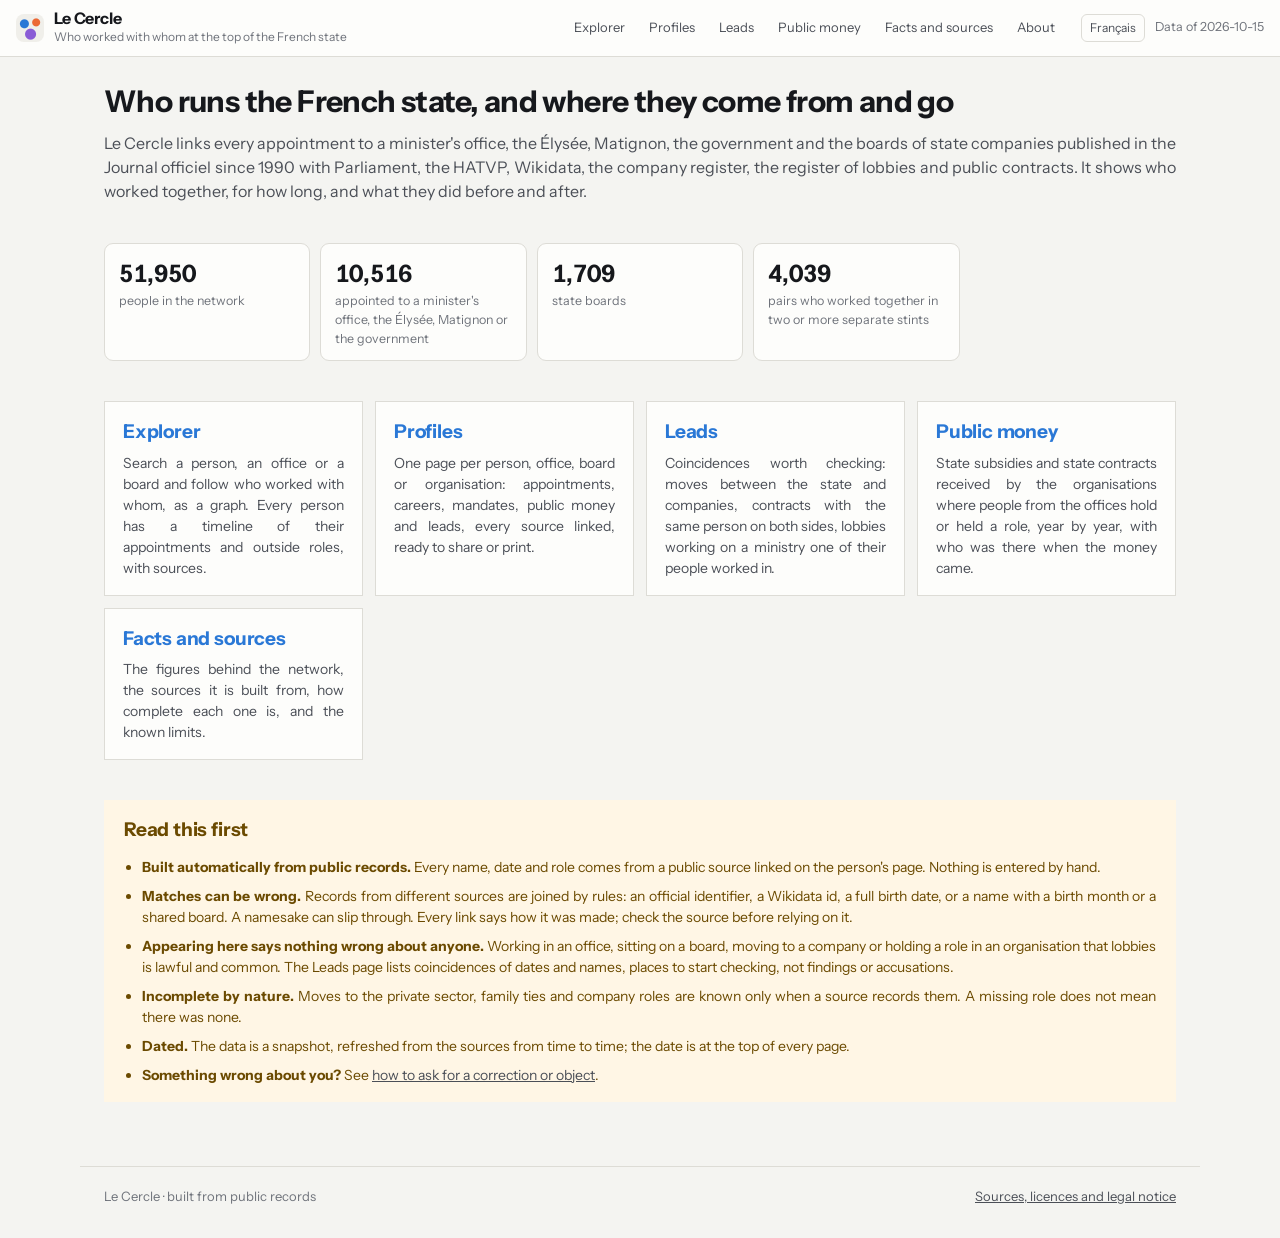
==== en/index.html @ 4830153e "Site built 2026-10-15T18:16Z from 8458ab0" ====
<!doctype html>
<html lang="en">
<head>
<meta charset="utf-8">
<meta name="viewport" content="width=device-width, initial-scale=1">
<title>Le Cercle</title>
<meta name="description" content="Le Cercle maps who staffs the top of the French state, ministers' offices, the Élysée, Matignon, Parliament and state boards, and links them to the companies, lobbies and contracts around them, from public records.">
<meta property="og:type" content="website">
<meta property="og:site_name" content="Le Cercle">
<meta property="og:title" content="Le Cercle">
<meta property="og:description" content="Le Cercle maps who staffs the top of the French state, ministers' offices, the Élysée, Matignon, Parliament and state boards, and links them to the companies, lobbies and contracts around them, from public records.">
<link rel="canonical" href="https://cercle.corentinsueur.com/en/">
<meta property="og:url" content="https://cercle.corentinsueur.com/en/">
<meta property="og:image" content="https://cercle.corentinsueur.com/social.png">
<meta property="og:image:width" content="1200">
<meta property="og:image:height" content="630">
<meta name="twitter:card" content="summary_large_image">
<link rel="preconnect" href="https://fonts.googleapis.com">
<link rel="preconnect" href="https://fonts.gstatic.com" crossorigin>
<link rel="stylesheet" href="https://fonts.googleapis.com/css2?family=Instrument+Sans:wght@400;500;600;700&family=JetBrains+Mono:wght@400;500&display=swap">
<link rel="icon" href="data:image/svg+xml,%3Csvg xmlns='http://www.w3.org/2000/svg' viewBox='0 0 32 32'%3E%3Ccircle cx='9' cy='11' r='5' fill='%232a78d6'/%3E%3Ccircle cx='23' cy='9' r='4' fill='%23eb6834'/%3E%3Ccircle cx='17' cy='23' r='6' fill='%238a5cd6'/%3E%3Cpath d='M9 11L23 9L17 23Z' fill='none' stroke='%2316181c' stroke-width='1.5'/%3E%3C/svg%3E">
<link rel="alternate" hreflang="fr" href="https://cercle.corentinsueur.com/">
<link rel="alternate" hreflang="en" href="https://cercle.corentinsueur.com/en/">
<link rel="alternate" hreflang="x-default" href="https://cercle.corentinsueur.com/">
  <script type="module" crossorigin src="../assets/styles-CAqortqO.js"></script>
  <script type="module" crossorigin src="../assets/home-upGKbIQd.js"></script>
  <link rel="stylesheet" crossorigin href="../assets/styles-d2u9mi1c.css">
</head>
<body class="page">
<header class="topbar">
  <a class="brand" href="./" aria-current="page">
    <div class="mark" aria-hidden="true"></div>
    <div>
      <div class="title">Le Cercle</div>
      <div class="subtitle">Who worked with whom at the top of the French state</div>
    </div>
  </a>
  <nav class="pages" aria-label="Pages">
    <a href="./explorer.html">Explorer</a>
    <a href="./profile.html">Profiles</a>
    <a href="./leads.html">Leads</a>
    <a href="./money.html">Public money</a>
    <a href="./facts.html">Facts and sources</a>
    <a href="./about.html">About</a>
  </nav>
  <div class="topbar-end"><a class="lang-switch" data-lang-switch href="../index.html" hreflang="fr" lang="fr">Français</a><span class="muted small">Data of <span data-generated>—</span></span></div>
</header>
<main class="facts-page home">
  <section class="hero">
    <h1>Who runs the French state, and where they come from and go</h1>
    <p class="lede">Le Cercle links every appointment to a minister's office, the Élysée, Matignon, the government and the boards of state companies published in the Journal officiel since 1990 with Parliament, the HATVP, Wikidata, the company register, the register of lobbies and public contracts. It shows who worked together, for how long, and what they did before and after.</p>
  </section>

  <section>
    <dl class="facts tiles">
      <div><dt data-total="people">—</dt><dd>people in the network</dd></div>
      <div><dt data-total="officePeople">—</dt><dd>appointed to a minister's office, the Élysée, Matignon or the government</dd></div>
      <div><dt data-total="boards">—</dt><dd>state boards</dd></div>
      <div><dt data-total="repeatPairs">—</dt><dd>pairs who worked together in two or more separate stints</dd></div>
    </dl>
  </section>

  <section class="entries">
    <a class="entry" href="./explorer.html">
      <h2>Explorer</h2>
      <p>Search a person, an office or a board and follow who worked with whom, as a graph. Every person has a timeline of their appointments and outside roles, with sources.</p>
    </a>
    <a class="entry" href="./profile.html">
      <h2>Profiles</h2>
      <p>One page per person, office, board or organisation: appointments, careers, mandates, public money and leads, every source linked, ready to share or print.</p>
    </a>
    <a class="entry" href="./leads.html">
      <h2>Leads</h2>
      <p>Coincidences worth checking: moves between the state and companies, contracts with the same person on both sides, lobbies working on a ministry one of their people worked in.</p>
    </a>
    <a class="entry" href="./money.html">
      <h2>Public money</h2>
      <p>State subsidies and state contracts received by the organisations where people from the offices hold or held a role, year by year, with who was there when the money came.</p>
    </a>
    <a class="entry" href="./facts.html">
      <h2>Facts and sources</h2>
      <p>The figures behind the network, the sources it is built from, how complete each one is, and the known limits.</p>
    </a>
  </section>

  <section id="read-first" class="notice">
    <h2>Read this first</h2>
    <ul>
      <li><b>Built automatically from public records.</b> Every name, date and role comes from a public source linked on the person's page. Nothing is entered by hand.</li>
      <li><b>Matches can be wrong.</b> Records from different sources are joined by rules: an official identifier, a Wikidata id, a full birth date, or a name with a birth month or a shared board. A namesake can slip through. Every link says how it was made; check the source before relying on it.</li>
      <li><b>Appearing here says nothing wrong about anyone.</b> Working in an office, sitting on a board, moving to a company or holding a role in an organisation that lobbies is lawful and common. The Leads page lists coincidences of dates and names, places to start checking, not findings or accusations.</li>
      <li><b>Incomplete by nature.</b> Moves to the private sector, family ties and company roles are known only when a source records them. A missing role does not mean there was none.</li>
      <li><b>Dated.</b> The data is a snapshot, refreshed from the sources from time to time; the date is at the top of every page.</li>
      <li><b>Something wrong about you?</b> See <a href="./about.html#corrections">how to ask for a correction or object</a>.</li>
    </ul>
  </section>

</main>
<footer class="site-footer">
  <span>Le Cercle · built from public records</span>
  <a href="./about.html">Sources, licences and legal notice</a>
</footer>
</body>
</html>
---- assets/styles-d2u9mi1c.css ----
:root{--bg:#f4f4f1;--surface:#fdfdfb;--surface-2:#f0efea;--canvas:#fafaf7;--ink:#16181c;--ink-2:#4b4f57;--ink-3:#6f737b;--rule:#dddcd6;--line:#c9c8c1;--dot:#dcdbd4;--elysee:#2a78d6;--matignon:#1baf7a;--ministry:#eb6834;--board:#8a5cd6;--org:#c2417a;--family:#c98a0b;--lane-office:#2a78d6;--lane-board:#4a3aa7;--lane-public:#008300;--lane-parliament:#eda100;--lane-company:#d55181;--person:#8a8d93;--accent:#2a78d6;--warn-bg:#fff6e5;--warn-ink:#6b4a00;--shadow:0 10px 30px #14161a1f;--font-ui:"Instrument Sans", "Helvetica Neue", Arial, sans-serif;--font-data:"JetBrains Mono", ui-monospace, Menlo, monospace;--lightningcss-light:initial;--lightningcss-dark: ;color-scheme:light}@media (prefers-color-scheme:dark){:root:not([data-theme=light]){--bg:#101113;--surface:#17181b;--surface-2:#1f2125;--canvas:#131417;--ink:#f2f2ef;--ink-2:#c3c4c0;--ink-3:#93959a;--rule:#2b2d31;--line:#3a3d42;--dot:#24262a;--elysee:#3987e5;--matignon:#199e70;--ministry:#d95926;--board:#9b7be6;--org:#d65a92;--family:#e0a530;--lane-office:#256abf;--lane-board:#9085e9;--lane-public:#008300;--lane-parliament:#c98500;--lane-company:#d55181;--person:#9a9da3;--accent:#5a9cf0;--warn-bg:#2e2510;--warn-ink:#f0d9a0;--shadow:0 10px 30px #00000073;--lightningcss-light: ;--lightningcss-dark:initial;color-scheme:dark}}:root[data-theme=dark]{--bg:#101113;--surface:#17181b;--surface-2:#1f2125;--canvas:#131417;--ink:#f2f2ef;--ink-2:#c3c4c0;--ink-3:#93959a;--rule:#2b2d31;--line:#3a3d42;--dot:#24262a;--elysee:#3987e5;--matignon:#199e70;--ministry:#d95926;--board:#9b7be6;--org:#d65a92;--family:#e0a530;--lane-office:#256abf;--lane-board:#9085e9;--lane-public:#008300;--lane-parliament:#c98500;--lane-company:#d55181;--person:#9a9da3;--accent:#5a9cf0;--warn-bg:#2e2510;--warn-ink:#f0d9a0;--shadow:0 10px 30px #00000073;--lightningcss-light: ;--lightningcss-dark:initial;color-scheme:dark}[hidden]{display:none!important}*{box-sizing:border-box}html,body{height:100%;margin:0}body{background:var(--bg);color:var(--ink);font:14px/1.5 var(--font-ui);-webkit-font-smoothing:antialiased}button,input{font:inherit;color:inherit}a{color:var(--ink-2)}h2,h3{margin:0}.muted{color:var(--ink-3)}.small{font-size:12.5px}.sr{clip:rect(0 0 0 0);width:1px;height:1px;position:absolute;overflow:hidden}:focus-visible{outline:2px solid var(--accent);outline-offset:2px}.app{grid-template:"top top top""side stage panel"minmax(0,1fr)/264px minmax(0,1fr) 380px;height:100vh;display:grid}.topbar{background:var(--surface);border-bottom:1px solid var(--rule);grid-area:top;align-items:center;gap:16px;min-width:0;padding:10px 16px;display:flex}.brand{min-width:0;color:inherit;flex:0 auto;align-items:center;gap:10px;text-decoration:none;display:flex}.mark{background:radial-gradient(circle at 30% 35%, var(--elysee) 0 4px, transparent 5px), radial-gradient(circle at 72% 30%, var(--ministry) 0 3.5px, transparent 4.5px), radial-gradient(circle at 52% 72%, var(--board) 0 5px, transparent 6px), var(--surface-2);border-radius:8px;flex:none;width:28px;height:28px}.title{letter-spacing:-.01em;font-size:16px;font-weight:700;line-height:1.1}.subtitle{color:var(--ink-3);white-space:nowrap;text-overflow:ellipsis;font-size:12px;overflow:hidden}.search{flex:420px;align-items:center;max-width:560px;margin-inline:auto;display:flex;position:relative}.search>svg{width:15px;height:15px;color:var(--ink-3);pointer-events:none;position:absolute;left:11px}.search input{border:1px solid var(--rule);background:var(--bg);border-radius:9px;width:100%;padding:8px 36px 8px 34px}.search kbd{font:11px var(--font-data);color:var(--ink-3);border:1px solid var(--rule);border-radius:4px;padding:0 5px;position:absolute;right:9px}.results{z-index:20;background:var(--surface);border:1px solid var(--rule);max-height:min(440px,70vh);box-shadow:var(--shadow);border-radius:10px;padding:4px;position:absolute;top:calc(100% + 6px);left:0;right:0;overflow:auto}.results button{text-align:left;cursor:pointer;background:0 0;border:0;border-radius:7px;grid-template-columns:12px 1fr;align-items:start;gap:10px;width:100%;padding:7px 9px;display:grid}.results button[aria-selected=true],.results button:hover{background:var(--surface-2)}.results .dot{border-radius:50%;width:10px;height:10px;margin-top:5px}.results small{color:var(--ink-3);font-size:12px;display:block}.results .none{color:var(--ink-3);padding:10px}.topbar-end{flex:none;align-items:center;gap:10px;display:flex}#toggle-filters{display:none}.sidebar{scrollbar-gutter:stable;scrollbar-width:thin;background:var(--surface);border-right:1px solid var(--rule);grid-area:side;padding:6px 16px 16px;overflow:auto}.sidebar section{border-bottom:1px solid var(--rule);padding:14px 0}.sidebar section:last-child{border-bottom:0}.sidebar h2{font:600 11px var(--font-data);letter-spacing:.08em;text-transform:uppercase;color:var(--ink-3);justify-content:space-between;margin-bottom:10px;display:flex}.sidebar .value{font-family:var(--font-data);letter-spacing:0;text-transform:none;color:var(--ink)}.hint{color:var(--ink-3);margin:8px 0 0;font-size:12px}.segmented{background:var(--surface-2);border-radius:9px;flex-wrap:nowrap;gap:2px;padding:3px;display:flex}.segmented button{white-space:nowrap;text-overflow:ellipsis;min-width:0;color:var(--ink-2);cursor:pointer;background:0 0;border:0;border-radius:7px;flex:auto;padding:6px 4px;font-size:13px;overflow:hidden}.segmented button[aria-checked=true]{background:var(--surface);color:var(--ink);font-weight:600;box-shadow:0 1px 2px #0000001f}.check{cursor:pointer;align-items:center;gap:8px;padding:4px 0;display:flex}.check input{accent-color:var(--accent);margin:0}.swatch{vertical-align:0;border-radius:50%;flex:none;width:10px;height:10px;margin-right:6px;display:inline-block}.check .swatch{margin-right:0}.range{gap:2px;display:grid}.range input{width:100%;accent-color:var(--accent)}.actions{flex-wrap:wrap;gap:6px;display:flex}.button{border:1px solid var(--rule);background:var(--surface);cursor:pointer;border-radius:8px;padding:6px 12px;font-size:13px}.button:hover{background:var(--surface-2)}.button.primary{background:var(--ink);color:var(--bg);border-color:var(--ink)}.stage{background-color:var(--canvas);background-image:radial-gradient(var(--dot) 1px, transparent 1px);background-size:22px 22px;grid-area:stage;min-height:0;position:relative;overflow:hidden}#graph{cursor:grab;width:100%;height:100%;display:block;position:absolute;inset:0}#graph:active{cursor:grabbing}.overlay{pointer-events:none;place-items:center;padding:16px;display:grid;position:absolute;inset:0}.overlay-card{pointer-events:auto;text-align:center;background:var(--surface);border:1px solid var(--rule);max-width:420px;box-shadow:var(--shadow);color:var(--ink-2);border-radius:14px;padding:22px 24px}.overlay-card h2{color:var(--ink);margin-bottom:6px;font-size:18px}.overlay-card p{margin:0 0 14px}.zoom{gap:4px;display:grid;position:absolute;top:12px;right:12px}.icon-button{border:1px solid var(--rule);background:var(--surface);cursor:pointer;border-radius:8px;place-items:center;width:32px;height:32px;display:grid}.icon-button svg{fill:none;width:16px;height:16px;stroke:var(--ink-2);stroke-width:1.6px}.legend{width:fit-content;max-width:calc(100% - 72px);color:var(--ink-2);background:var(--surface);border:1px solid var(--rule);border-radius:9px;flex-wrap:wrap;align-items:center;gap:4px 14px;padding:6px 10px;font-size:12px;display:flex;position:absolute;bottom:12px;left:12px;right:60px}.legend span{align-items:center;gap:5px;display:inline-flex}.legend i{border-radius:50%;width:10px;height:10px;display:inline-block}.legend i.ring{border:2px solid var(--ink)}.legend i.dashed{border:1.5px dashed var(--ink-2)}.legend svg{color:var(--ink-2)}svg text{font-family:var(--font-ui)}.node{cursor:pointer}.node .halo{fill:var(--canvas);stroke:none}.node.expanded .halo{stroke:var(--line);stroke-width:1.5px}.node.selected .halo{stroke:var(--accent);stroke-width:3px}.node .icon{fill:none;stroke:#fff;stroke-width:1.4px;stroke-linecap:round;pointer-events:none}.label{pointer-events:none;fill:var(--ink);paint-order:stroke;stroke:var(--canvas);stroke-width:3.5px;stroke-linejoin:round;pointer-events:none}.label.body{font-weight:600}.link .hit{stroke:#0000;stroke-width:10px;cursor:pointer}.link .visible{stroke-linecap:round}.link.selected .visible{stroke:var(--accent)}.node.dim,.label.dim,.link.dim{opacity:.12}.panel{background:var(--surface);border-left:1px solid var(--rule);grid-area:panel;align-content:start;gap:12px;padding:18px 18px 28px;display:grid;overflow:auto}.panel h2{text-wrap:balance;font-size:19px;line-height:1.25}.panel p{margin:0}.eyebrow{font:600 11px var(--font-data);letter-spacing:.06em;text-transform:uppercase;color:var(--ink-3);align-items:center;display:flex}.meta{color:var(--ink-2);font-size:13px}.badges{flex-wrap:wrap;gap:4px;display:flex}.badge{background:var(--surface-2);color:var(--ink-2);border-radius:999px;padding:1px 8px;font-size:12px}.warn{background:var(--warn-bg);color:var(--warn-ink);border-radius:8px;padding:8px 10px;font-size:13px}.facts{grid-template-columns:1fr 1fr;gap:8px;margin:0;display:grid}.facts div{background:var(--surface-2);border-radius:9px;padding:8px 10px}.facts dt{font-variant-numeric:tabular-nums;font-size:18px;font-weight:650}.facts dd{color:var(--ink-3);margin:0;font-size:12px}.section{gap:6px;display:grid}.section h3{font:600 11px var(--font-data);letter-spacing:.06em;text-transform:uppercase;color:var(--ink-3);margin-top:6px}.plain{margin:0;padding-left:18px}.rows,.timeline{margin:0;padding:0;list-style:none}.rows li{border-top:1px solid var(--rule);padding:6px 0;font-size:13px}.rows li:has(>.swatch){grid-template-columns:16px 1fr;align-items:baseline;display:grid}.rows li:has(>.swatch) small{grid-column:2}.rows li.filtered{opacity:.5}.rows small{color:var(--ink-3);font-size:12px;display:block}.rows li.tie{grid-template-columns:1fr auto;align-items:start;column-gap:8px;display:grid}.rows li.tie small{grid-column:1/-1}.link{text-align:left;color:var(--ink);cursor:pointer;text-decoration:underline;-webkit-text-decoration-color:var(--line);text-decoration-color:var(--line);text-underline-offset:3px;background:0 0;border:0;padding:0}.link:hover{-webkit-text-decoration-color:var(--ink-2);text-decoration-color:var(--ink-2)}.pill{border:1px solid var(--rule);background:var(--surface-2);font:11.5px var(--font-data);color:var(--ink-2);cursor:pointer;white-space:nowrap;border-radius:999px;padding:0 8px}.pill.board{border-color:var(--board)}.timeline li{border-top:1px solid var(--rule);grid-template-columns:70px 1fr;gap:10px;padding:7px 0 7px 8px;font-size:13px;display:grid;box-shadow:inset 2px 0 #0000}.timeline time{font:11.5px var(--font-data);color:var(--ink-3);font-variant-numeric:tabular-nums}.timeline .kind-e{box-shadow:inset 2px 0 0 var(--elysee)}.timeline .kind-m{box-shadow:inset 2px 0 0 var(--matignon)}.timeline .kind-i{box-shadow:inset 2px 0 0 var(--ministry)}.timeline .kind-b{box-shadow:inset 2px 0 0 var(--board)}.timeline li.kind-c{box-shadow:inset 2px 0 0 var(--org)}.timeline .kind-gov{box-shadow:inset 2px 0 0 var(--ink)}.source{font:10.5px var(--font-data);color:var(--ink-3);border:1px solid var(--rule);border-radius:4px;margin-left:2px;padding:0 4px;text-decoration:none}.source:hover{color:var(--ink);border-color:var(--ink-3)}@media (width<=1180px){.app{grid-template-columns:minmax(0,1fr) 360px;grid-template-areas:"top top""stage panel"}#toggle-filters{display:inline-block}.sidebar{z-index:30;width:min(300px,86vw);box-shadow:var(--shadow);transition:transform .2s;position:fixed;top:57px;bottom:0;left:0;transform:translate(-105%)}body.filters-open .sidebar{transform:none}}@media (width<=760px){.app{grid-template:"top""stage"62vh"panel"/minmax(0,1fr);height:auto;min-height:100vh}.topbar{z-index:25;flex-wrap:wrap;position:sticky;top:0}.subtitle,.search kbd,#data-date{display:none}.search{flex-basis:100%;order:3;max-width:none}.topbar-end{margin-left:auto}.sidebar{top:104px}.panel{border-left:0;border-top:1px solid var(--rule)}.legend{max-width:calc(100% - 24px);font-size:11px;right:12px}.legend span:nth-child(n+7){display:none}}@media (prefers-reduced-motion:reduce){*{transition:none!important}}.source-group{border-top:1px solid var(--rule)}.source-group summary{cursor:pointer;padding:8px 0;font-size:13px;font-weight:600}.source-group .rows li:first-child{border-top:0}.hint{color:var(--ink-3);border-bottom:1px dotted var(--ink-3);cursor:help;font-size:11px}.segmented button[aria-selected=true]{background:var(--surface);color:var(--ink);font-weight:600;box-shadow:0 1px 2px #0000001f}.pages{scrollbar-width:none;flex:0 auto;gap:4px;min-width:0;display:flex;overflow-x:auto}.pages a{white-space:nowrap;color:var(--ink-2);border-radius:7px;flex:none;padding:6px 10px;font-size:13px;text-decoration:none}.pages a:hover{background:var(--surface-2)}.pages a[aria-current=page]{background:var(--surface-2);color:var(--ink);font-weight:600}body.page{min-height:100vh}body.page .topbar{z-index:20;position:sticky;top:0}body.page .pages{margin-left:auto}p,.notice li{text-align:justify;-webkit-hyphens:auto;hyphens:auto}.overlay-card p{text-align:center}.facts-page{gap:40px;max-width:1120px;margin:0 auto;padding:28px 24px 64px;display:grid}.facts-page section{gap:12px;min-width:0;display:grid}.facts-page h1{letter-spacing:-.02em;margin:0;font-size:30px;line-height:1.15}.facts-page h2{letter-spacing:-.01em;font-size:19px}.facts-page h3{font-size:15px}.lede{color:var(--ink-2);margin:0;font-size:16px}.facts.tiles{grid-template-columns:repeat(auto-fill,minmax(190px,1fr));gap:10px}.facts.tiles div{background:var(--surface);border:1px solid var(--rule);padding:12px 14px}.facts.tiles dt{font-size:24px}.facts.tiles dd{font-size:12.5px}.columns{grid-template-columns:repeat(2,minmax(0,1fr));gap:28px;display:grid}.columns>div{align-content:start;gap:10px;min-width:0;display:grid}.chart{background:var(--surface);border:1px solid var(--rule);border-radius:12px;margin:0;padding:16px}.chart-pair{grid-template-columns:repeat(2,minmax(0,1fr));gap:16px;display:grid}.chart-title{color:var(--ink-2);margin-bottom:6px;font-size:13px;font-weight:600}.chart svg{width:100%;height:auto;display:block;overflow:visible}.chart .grid line{stroke:var(--rule)}.chart text{fill:var(--ink-3);font-variant-numeric:tabular-nums;font-size:11px}.chart .series{fill:none;stroke-width:2px;stroke-linejoin:round;stroke-linecap:round}.chart .direct{fill:var(--ink-2);font-size:12px}.chart .crosshair{stroke:var(--ink-3);stroke-dasharray:3 3}.chart .hit{fill:#0000;cursor:crosshair}.chart figcaption{color:var(--ink-3);margin-top:10px;font-size:12.5px}.legend-inline{color:var(--ink-2);flex-wrap:wrap;gap:4px 14px;margin-bottom:4px;display:flex}.legend-inline span,.tooltip div{align-items:center;gap:6px;display:inline-flex}.legend-inline i,.tooltip i{border-radius:2px;width:10px;height:3px}.tooltip{z-index:50;background:var(--surface);border:1px solid var(--rule);min-width:180px;box-shadow:var(--shadow);pointer-events:none;border-radius:8px;max-width:440px;padding:8px 10px;font-size:12.5px;position:fixed}.tooltip.text div{white-space:normal;line-height:1.4;display:block}.tooltip div{width:100%;display:flex}.tooltip span{font-variant-numeric:tabular-nums;margin-left:auto;font-weight:600}.bars{gap:6px;margin:0;padding:0;list-style:none;display:grid}.bars li{grid-template-columns:minmax(0,2fr) minmax(80px,3fr) 56px;align-items:center;gap:10px;font-size:13px;display:grid}.bar-label{text-overflow:ellipsis;white-space:nowrap;overflow:hidden}.bar-track{background:var(--surface-2);border-radius:4px;height:10px;overflow:hidden}.bar{border-radius:4px;height:100%;display:block}.bar-value{text-align:right;font-variant-numeric:tabular-nums;color:var(--ink-2)}.table-wrap{border:1px solid var(--rule);background:var(--surface);border-radius:10px;overflow-x:auto}table.data{border-collapse:collapse;width:100%;font-size:13px}table.data th,table.data td{text-align:left;vertical-align:top;border-bottom:1px solid var(--rule);padding:7px 10px}table.data tr:last-child td{border-bottom:0}table.data th{color:var(--ink-3);background:var(--surface-2);font-size:11.5px;font-weight:600}table.data.wide{min-width:720px}.clamp-3{-webkit-line-clamp:3;-webkit-box-orient:vertical;display:-webkit-box;overflow:hidden}.clamp{-webkit-line-clamp:2;-webkit-box-orient:vertical;display:-webkit-box;overflow:hidden}.clamp+br,.clamp-3+br{display:none}table.data .num{text-align:right;font-variant-numeric:tabular-nums;white-space:nowrap}table.data .mono{font-family:var(--font-data);white-space:nowrap;font-size:12px}.tabs{gap:12px;display:grid}.tabs .segmented{scrollbar-width:thin;max-width:640px;overflow-x:auto}.tabs .segmented button{flex:1 0 auto}.kinds{flex-wrap:wrap;gap:4px 12px;margin:-4px 0 8px;display:flex}.kinds span{align-items:center;gap:5px;display:inline-flex}.flow{gap:6px;margin:0;padding:0;list-style:none;display:grid}.flow li{grid-template-columns:auto minmax(0,1fr) auto;grid-template-areas:"swatch label count"".bar bar";align-items:center;gap:3px 6px;font-size:13px;display:grid}.flow .swatch{grid-area:swatch}.flow-label{text-overflow:ellipsis;white-space:nowrap;grid-area:label;min-width:0;overflow:hidden}.flow b{font-variant-numeric:tabular-nums;grid-area:count}.flow-bar{background:var(--surface-2);border-radius:3px;grid-area:bar;height:6px;overflow:hidden}.flow-bar span{border-radius:3px;height:100%;display:block}table.compare{table-layout:fixed;font-size:12.5px}table.compare th:first-child,table.compare td:first-child{width:46px}.compare-post{grid-template-columns:auto minmax(0,1fr);align-items:baseline;column-gap:5px;margin-bottom:4px;display:grid}.compare-post small{color:var(--ink-3);grid-column:2}.compare-post .link,.compare-post span:not(.swatch){overflow-wrap:anywhere;text-align:left}.compare-post.together small b{color:var(--ink)}.compare-post.together{font-weight:600}.swatch.outside{background:var(--person)}.connect{gap:6px;margin-top:8px;display:grid}.connect>.button{justify-self:start}.connect-label{color:var(--ink-3);font-size:12.5px}.connect input{border:1px solid var(--rule);background:var(--surface);width:100%;color:var(--ink);font:inherit;border-radius:8px;padding:7px 10px;font-size:14px}.connect-results{gap:2px;display:grid}.connect-results button{text-align:left;color:var(--ink);font:inherit;cursor:pointer;background:0 0;border:0;border-radius:7px;padding:6px 9px;font-size:14px;display:grid}.connect-results button:hover,.connect-results button:focus-visible{background:var(--surface-2)}.connect-results small,.connect-results .none{color:var(--ink-3);font-size:12px}.path-steps{margin:0;padding:0;list-style:none;display:grid}.path-person{padding:2px 0;font-weight:600}.path-hop{border-left:2px solid var(--line);color:var(--ink-2);margin-left:6px;padding:4px 0 4px 14px;font-size:13px}.path .button{justify-self:start;margin-top:8px}.page-tabs{border-bottom:1px solid var(--rule);scrollbar-width:none;gap:4px;margin-top:8px;display:flex;overflow-x:auto}.page-tabs a{color:var(--ink-2);white-space:nowrap;border-bottom:2px solid #0000;margin-bottom:-1px;padding:8px 12px;font-size:14px;font-weight:500;text-decoration:none}.page-tabs a:hover{color:var(--ink)}.page-tabs a[aria-current=page]{color:var(--ink);border-bottom-color:var(--ink);font-weight:600}.facts-pages>div{gap:40px;display:grid}.facts-pages>div[hidden]{display:none}.findings{color:var(--ink-2);gap:8px;margin:0;padding-left:18px;font-size:15px;display:grid}.findings b{color:var(--ink)}.dt{gap:8px;min-width:0;display:grid}.dt-tools{flex-wrap:wrap;align-items:center;gap:8px;display:flex}.dt-filter{border:1px solid var(--rule);background:var(--surface);min-width:0;color:var(--ink);font:inherit;border-radius:8px;flex:0 260px;padding:6px 10px;font-size:13px}.dt-chip{background:var(--surface-2);border-radius:999px;align-items:center;gap:4px;padding:2px 4px 2px 10px;font-size:12.5px;display:inline-flex}.dt-chip[hidden]{display:none}.dt-chip button{color:var(--ink-2);cursor:pointer;background:0 0;border:0;padding:2px 6px;font-size:15px;line-height:1}table.data th button{all:unset;cursor:pointer;white-space:nowrap}table.data th button:focus-visible{outline:2px solid var(--accent);outline-offset:2px}table.data th[aria-sort=ascending] button:after{content:" ↑"}table.data th[aria-sort=descending] button:after{content:" ↓"}.dt-csv{border:1px solid var(--rule);background:var(--surface);color:var(--ink-2);font:inherit;cursor:pointer;border-radius:8px;margin-left:auto;padding:5px 10px;font-size:12.5px}.dt-csv:hover{color:var(--ink)}.dt-more{border:1px solid var(--rule);background:var(--surface);color:var(--ink-2);font:inherit;cursor:pointer;border-radius:8px;justify-self:start;padding:5px 12px;font-size:13px}.dt-more:hover{color:var(--ink)}.columns-chart{text-align:left}.columns-chart .col-bar{fill:var(--org);opacity:.8}.columns-chart .hit{fill:#0000;cursor:pointer}.columns-chart .column:hover .col-bar,.columns-chart .column:focus-visible .col-bar,.columns-chart .column.selected .col-bar{opacity:1;fill:var(--ink)}.columns-chart .column:focus-visible{outline:none}.limits{color:var(--ink-2);gap:6px;margin:0;padding-left:18px;font-size:14px;display:grid}@media (width<=760px){.facts-page{gap:32px;padding:20px 16px 48px}.facts-page h1{font-size:24px}.columns,.chart-pair{grid-template-columns:minmax(0,1fr)}.bars li{grid-template-columns:minmax(0,1fr) 40px}.bar-track{grid-area:2/1/auto/-1}body.page .subtitle,body.page #data-date{display:none}}.chips{flex-wrap:wrap;gap:6px;display:flex}.chips button{border:1px solid var(--rule);background:var(--surface);color:var(--ink-2);cursor:pointer;border-radius:999px;padding:3px 10px;font-size:12px}.chips button[aria-pressed=true]{background:var(--ink);border-color:var(--ink);color:var(--surface)}.career:not([data-show=all]) li[data-src]{display:none}.career[data-show=jo] li[data-src=jo],.career[data-show=parliament] li[data-src=parliament],.career[data-show=hatvp] li[data-src=hatvp],.career[data-show=rne] li[data-src=rne],.career[data-show=wikidata] li[data-src=wikidata]{display:grid}.career .undated{color:var(--ink-3);margin:8px 0 0;font-size:12px;font-weight:600}.timeline .sector-company{box-shadow:inset 2px 0 0 var(--org)}.timeline .sector-holding{box-shadow:inset 2px 0 0 var(--family)}.timeline .sector-party,.timeline .sector-parliament{box-shadow:inset 2px 0 0 var(--ink-3)}.direction{white-space:nowrap;border-left:3px solid var(--org);padding-left:8px}.direction.to-state{border-left-color:var(--elysee)}@media (width<=640px){.paths li{grid-template-columns:1fr;gap:6px}}.entries{grid-template-columns:repeat(auto-fit,minmax(240px,1fr));gap:12px;display:grid}.entry{background:var(--surface);border:1px solid var(--rule);color:inherit;padding:16px 18px;text-decoration:none;display:block}.entry:hover{border-color:var(--accent)}.entry h2{color:var(--accent);margin:0 0 6px}.entry p{color:var(--ink-2);margin:0}.notice{background:var(--warn-bg);color:var(--warn-ink);padding:16px 20px}.notice ul{gap:8px;margin:0;padding-left:18px;display:grid}.nowrap{white-space:nowrap}.spark{align-items:flex-end;gap:2px;height:22px;margin:4px 0 2px;display:inline-flex}.spark i{background:var(--accent);width:7px;display:block}.spark i.contracts{background:#eb6834}.spark i.empty{background:var(--rule)}.spark i.nodata{border-bottom:2px dotted var(--ink-3);background:0 0}.roles-cell .more-roles,.roles-cell .more-detail{color:var(--ink-3);margin-top:4px}.grants{text-align:left;gap:6px;min-width:320px;margin:6px 0 0;padding:0;font-size:12px;list-style:none;display:grid}.grants ul{color:var(--ink-2);gap:2px;margin:2px 0 0 10px;padding:0;list-style:none;display:grid}.roles{gap:4px;margin:0;padding:0;list-style:none;display:grid}.roles li{text-align:left}.dt[data-table=money] table{table-layout:fixed}.dt[data-table=money] th:first-child{width:21%}.dt[data-table=money] th:nth-child(2){width:37%}.dt[data-table=money] th:nth-child(3),.dt[data-table=money] th:nth-child(4){width:16%}.dt[data-table=money] th:nth-child(5){width:10%}.dt[data-table=money] td .mono.wrap{white-space:normal;overflow-wrap:anywhere}.dt-tags{margin:8px 0 10px}.dt-tags small{color:inherit;opacity:.7;margin-left:2px}.dt[data-table=money] td:nth-child(2),.dt[data-table=money] td:nth-child(3),.dt[data-table=money] td:nth-child(4),.dt[data-table=money] th:nth-child(2),.dt[data-table=money] th:nth-child(3),.dt[data-table=money] th:nth-child(4){text-align:left;white-space:normal}.chart .hit{fill:#0000}.chart g:hover .hit{fill:var(--surface-2)}.chart .axis.nodata{fill:var(--ink-3);font-style:italic}.mission-bars li{cursor:default}.chart-wrap{border:1px solid var(--rule);background:var(--surface);border-radius:10px;padding:12px 16px 8px}.chart{width:100%;height:auto;font-family:var(--font-ui);display:block}.chart .subsidies,.swatch.subsidies{fill:var(--accent);background:var(--accent)}.chart .contracts,.swatch.contracts{fill:#eb6834;background:#eb6834}.chart .axis{fill:var(--ink-3);font-size:11px}.chart .value{fill:var(--ink-2);font-size:10px}.swatch{vertical-align:-1px;border-radius:2px;width:10px;height:10px;display:inline-block}.mission-bars{gap:6px;margin:0;padding:0;list-style:none;display:grid}.mission-bars li{grid-template-columns:minmax(160px,2fr) 3fr minmax(120px,1fr);align-items:center;gap:12px;font-size:13.5px;display:grid}.mission-bars .track{background:var(--surface-2);border-radius:3px;height:12px;overflow:hidden}.mission-bars .track i{background:var(--accent);height:100%;display:block}.mission-bars .amount{white-space:nowrap}@media (width<=640px){.mission-bars li{grid-template-columns:1fr;gap:3px}}.mission-list{margin-top:10px}.gantt{--gantt-label:190px;gap:2px;font-size:12.5px;display:grid}.gantt-axis,.gantt-rows li{grid-template-columns:var(--gantt-label) 1fr;align-items:center;column-gap:10px;display:grid}.gantt-axis{height:18px;margin-bottom:2px}.gantt-scale{height:100%;position:relative}.gantt-scale b{font:11px var(--font-data);color:var(--ink-3);position:absolute;top:0;transform:translate(-50%)}.gantt-rows{gap:3px;margin:0;padding:0;list-style:none;display:grid}.gantt-rows li{min-height:18px}.gantt-label{text-overflow:ellipsis;white-space:nowrap;text-align:right;color:var(--ink-2);overflow:hidden}.gantt-label .link{text-overflow:ellipsis;white-space:nowrap;text-align:right;max-width:100%;overflow:hidden}.gantt-track{background-image:linear-gradient(to right, var(--rule) 1px, transparent 1px);background-size:calc(100% / var(--gantt-ticks)) 100%;border-radius:3px;height:14px;position:relative}.gantt-track i{background:var(--gantt-color,var(--ink-3));min-width:3px;box-shadow:0 0 0 1px var(--surface);border-radius:2px;position:absolute;top:2px;bottom:2px}.gantt-track i.open{background:linear-gradient(to right, var(--gantt-color,var(--ink-3)) 55%, transparent)}.gantt .lane-office,.legend-inline .lane-office{--gantt-color:var(--lane-office)}.gantt .lane-board,.legend-inline .lane-board{--gantt-color:var(--lane-board)}.gantt .lane-public,.legend-inline .lane-public{--gantt-color:var(--lane-public)}.gantt .lane-parliament,.legend-inline .lane-parliament{--gantt-color:var(--lane-parliament)}.gantt .lane-company,.legend-inline .lane-company{--gantt-color:var(--lane-company)}.gantt .lane-other,.legend-inline .lane-other{--gantt-color:var(--ink-3)}.gantt-kind{color:var(--ink-3);font-size:.72rem;line-height:1.2;display:block}.legend-inline [class] i{background:var(--gantt-color,var(--ink-3))}@media (width<=640px){.gantt{--gantt-label:110px}}.site-footer{border-top:1px solid var(--rule);max-width:1120px;color:var(--ink-3);flex-wrap:wrap;justify-content:space-between;gap:8px 24px;margin:0 auto;padding:20px 24px 32px;font-size:13px;display:flex}.profile-page{max-width:860px}.panel.standalone{background:0 0;border:0;grid-area:auto;gap:14px;padding:0;overflow:visible}.panel.standalone h2{letter-spacing:-.02em;font-size:28px}.panel.standalone .rows li,.panel.standalone .timeline li,.panel.standalone .meta,.panel.standalone p{font-size:14px}a.button{color:inherit;align-items:center;text-decoration:none;display:inline-flex}.actions .link{align-self:center;margin-left:6px}@media print{.topbar,.site-footer,.actions,.tooltip,.chips{display:none!important}body,.panel.standalone{color:#000;background:#fff}.facts-page{padding:0}.panel.standalone .section{break-inside:avoid}a{color:inherit}}.lang-switch{border:1px solid var(--rule);color:var(--ink-2);white-space:nowrap;border-radius:6px;flex:none;padding:4px 8px;font-size:12px;text-decoration:none}.lang-switch:hover{background:var(--surface-2);color:var(--ink)}
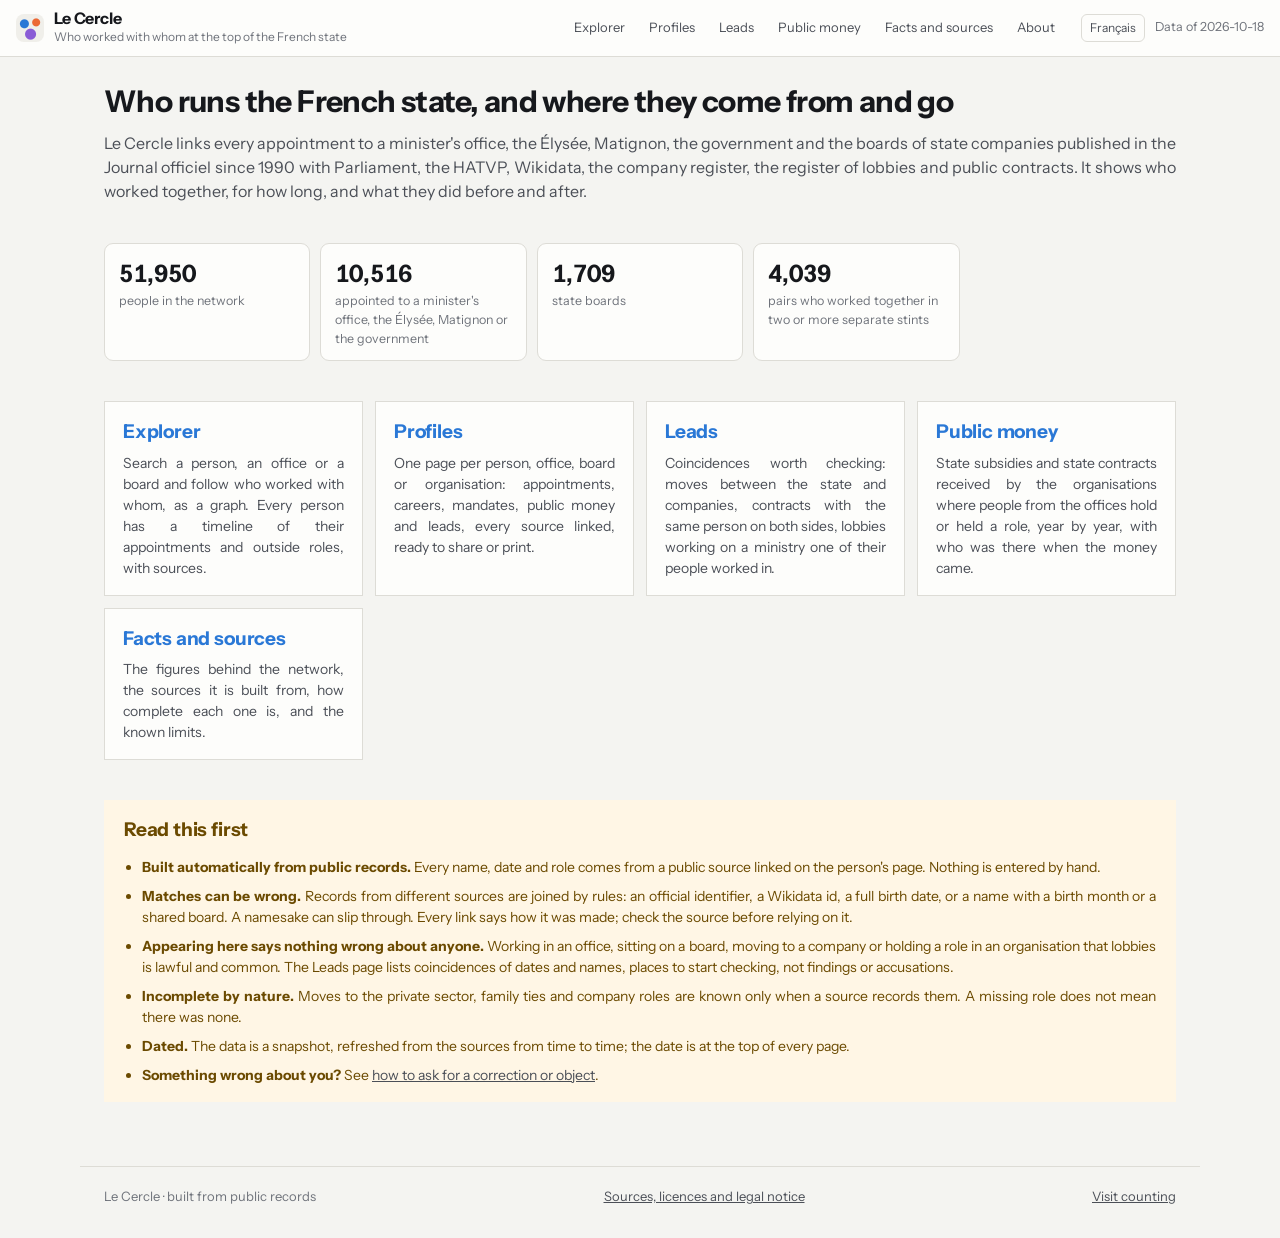
==== commit 0c784b2e: "Site built 2026-11-19T21:16Z from 30e165e" ====
--- a/en/index.html
+++ b/en/index.html
@@ -22,9 +22,9 @@
 <link rel="alternate" hreflang="fr" href="https://cercle.corentinsueur.com/">
 <link rel="alternate" hreflang="en" href="https://cercle.corentinsueur.com/en/">
 <link rel="alternate" hreflang="x-default" href="https://cercle.corentinsueur.com/">
-  <script type="module" crossorigin src="../assets/styles-CAqortqO.js"></script>
-  <script type="module" crossorigin src="../assets/home-upGKbIQd.js"></script>
-  <link rel="stylesheet" crossorigin href="../assets/styles-d2u9mi1c.css">
+  <script type="module" crossorigin src="../assets/styles-CFcbIZ0h.js"></script>
+  <script type="module" crossorigin src="../assets/home-Cfm4Q3Ri.js"></script>
+  <link rel="stylesheet" crossorigin href="../assets/styles-CVJw9UVv.css">
 </head>
 <body class="page">
 <header class="topbar">
@@ -99,6 +99,7 @@
 <footer class="site-footer">
   <span>Le Cercle · built from public records</span>
   <a href="./about.html">Sources, licences and legal notice</a>
+  <a href="#" data-analytics-choice>Visit counting</a>
 </footer>
 </body>
 </html>
--- a/assets/styles-CVJw9UVv.css
+++ b/assets/styles-CVJw9UVv.css
@@ -0,0 +1 @@
+:root{--bg:#f4f4f1;--surface:#fdfdfb;--surface-2:#f0efea;--canvas:#fafaf7;--ink:#16181c;--ink-2:#4b4f57;--ink-3:#6f737b;--rule:#dddcd6;--line:#c9c8c1;--dot:#dcdbd4;--elysee:#2a78d6;--matignon:#1baf7a;--ministry:#eb6834;--board:#8a5cd6;--org:#c2417a;--family:#c98a0b;--lane-office:#2a78d6;--lane-board:#4a3aa7;--lane-public:#008300;--lane-parliament:#eda100;--lane-company:#d55181;--person:#8a8d93;--accent:#2a78d6;--warn-bg:#fff6e5;--warn-ink:#6b4a00;--shadow:0 10px 30px #14161a1f;--font-ui:"Instrument Sans", "Helvetica Neue", Arial, sans-serif;--font-data:"JetBrains Mono", ui-monospace, Menlo, monospace;--lightningcss-light:initial;--lightningcss-dark: ;color-scheme:light}@media (prefers-color-scheme:dark){:root:not([data-theme=light]){--bg:#101113;--surface:#17181b;--surface-2:#1f2125;--canvas:#131417;--ink:#f2f2ef;--ink-2:#c3c4c0;--ink-3:#93959a;--rule:#2b2d31;--line:#3a3d42;--dot:#24262a;--elysee:#3987e5;--matignon:#199e70;--ministry:#d95926;--board:#9b7be6;--org:#d65a92;--family:#e0a530;--lane-office:#256abf;--lane-board:#9085e9;--lane-public:#008300;--lane-parliament:#c98500;--lane-company:#d55181;--person:#9a9da3;--accent:#5a9cf0;--warn-bg:#2e2510;--warn-ink:#f0d9a0;--shadow:0 10px 30px #00000073;--lightningcss-light: ;--lightningcss-dark:initial;color-scheme:dark}}:root[data-theme=dark]{--bg:#101113;--surface:#17181b;--surface-2:#1f2125;--canvas:#131417;--ink:#f2f2ef;--ink-2:#c3c4c0;--ink-3:#93959a;--rule:#2b2d31;--line:#3a3d42;--dot:#24262a;--elysee:#3987e5;--matignon:#199e70;--ministry:#d95926;--board:#9b7be6;--org:#d65a92;--family:#e0a530;--lane-office:#256abf;--lane-board:#9085e9;--lane-public:#008300;--lane-parliament:#c98500;--lane-company:#d55181;--person:#9a9da3;--accent:#5a9cf0;--warn-bg:#2e2510;--warn-ink:#f0d9a0;--shadow:0 10px 30px #00000073;--lightningcss-light: ;--lightningcss-dark:initial;color-scheme:dark}[hidden]{display:none!important}*{box-sizing:border-box}html,body{height:100%;margin:0}body{background:var(--bg);color:var(--ink);font:14px/1.5 var(--font-ui);-webkit-font-smoothing:antialiased}button,input{font:inherit;color:inherit}a{color:var(--ink-2)}h2,h3{margin:0}.muted{color:var(--ink-3)}.small{font-size:12.5px}.sr{clip:rect(0 0 0 0);width:1px;height:1px;position:absolute;overflow:hidden}:focus-visible{outline:2px solid var(--accent);outline-offset:2px}.app{grid-template:"top top top""side stage panel"minmax(0,1fr)/264px minmax(0,1fr) 380px;height:100vh;display:grid}.topbar{background:var(--surface);border-bottom:1px solid var(--rule);grid-area:top;align-items:center;gap:16px;min-width:0;padding:10px 16px;display:flex}.brand{min-width:0;color:inherit;flex:0 auto;align-items:center;gap:10px;text-decoration:none;display:flex}.mark{background:radial-gradient(circle at 30% 35%, var(--elysee) 0 4px, transparent 5px), radial-gradient(circle at 72% 30%, var(--ministry) 0 3.5px, transparent 4.5px), radial-gradient(circle at 52% 72%, var(--board) 0 5px, transparent 6px), var(--surface-2);border-radius:8px;flex:none;width:28px;height:28px}.title{letter-spacing:-.01em;font-size:16px;font-weight:700;line-height:1.1}.subtitle{color:var(--ink-3);white-space:nowrap;text-overflow:ellipsis;font-size:12px;overflow:hidden}.search{flex:420px;align-items:center;max-width:560px;margin-inline:auto;display:flex;position:relative}.search>svg{width:15px;height:15px;color:var(--ink-3);pointer-events:none;position:absolute;left:11px}.search input{border:1px solid var(--rule);background:var(--bg);border-radius:9px;width:100%;padding:8px 36px 8px 34px}.search kbd{font:11px var(--font-data);color:var(--ink-3);border:1px solid var(--rule);border-radius:4px;padding:0 5px;position:absolute;right:9px}.results{z-index:20;background:var(--surface);border:1px solid var(--rule);max-height:min(440px,70vh);box-shadow:var(--shadow);border-radius:10px;padding:4px;position:absolute;top:calc(100% + 6px);left:0;right:0;overflow:auto}.results button{text-align:left;cursor:pointer;background:0 0;border:0;border-radius:7px;grid-template-columns:12px 1fr;align-items:start;gap:10px;width:100%;padding:7px 9px;display:grid}.results button[aria-selected=true],.results button:hover{background:var(--surface-2)}.results .dot{border-radius:50%;width:10px;height:10px;margin-top:5px}.results small{color:var(--ink-3);font-size:12px;display:block}.results .none{color:var(--ink-3);padding:10px}.topbar-end{flex:none;align-items:center;gap:10px;display:flex}#toggle-filters{display:none}.sidebar{scrollbar-gutter:stable;scrollbar-width:thin;background:var(--surface);border-right:1px solid var(--rule);grid-area:side;padding:6px 16px 16px;overflow:auto}.sidebar section{border-bottom:1px solid var(--rule);padding:14px 0}.sidebar section:last-child{border-bottom:0}.sidebar h2{font:600 11px var(--font-data);letter-spacing:.08em;text-transform:uppercase;color:var(--ink-3);justify-content:space-between;margin-bottom:10px;display:flex}.sidebar .value{font-family:var(--font-data);letter-spacing:0;text-transform:none;color:var(--ink)}.hint{color:var(--ink-3);margin:8px 0 0;font-size:12px}.segmented{background:var(--surface-2);border-radius:9px;flex-wrap:nowrap;gap:2px;padding:3px;display:flex}.segmented button{white-space:nowrap;text-overflow:ellipsis;min-width:0;color:var(--ink-2);cursor:pointer;background:0 0;border:0;border-radius:7px;flex:auto;padding:6px 4px;font-size:13px;overflow:hidden}.segmented.scope button{font-size:12px}.segmented button[aria-checked=true]{background:var(--surface);color:var(--ink);font-weight:600;box-shadow:0 1px 2px #0000001f}.check{cursor:pointer;align-items:center;gap:8px;padding:4px 0;display:flex}.check input{accent-color:var(--accent);margin:0}.field{color:var(--ink-2);align-items:center;gap:8px;margin:10px 0 6px;font-size:13px;display:flex}.field select{border:1px solid var(--rule);background:var(--surface);min-width:0;color:var(--ink);font:inherit;border-radius:7px;flex:auto;padding:5px 8px}.swatch{vertical-align:0;border-radius:50%;flex:none;width:10px;height:10px;margin-right:6px;display:inline-block}.check .swatch{margin-right:0}.range{gap:2px;display:grid}.range input{width:100%;accent-color:var(--accent)}.actions{flex-wrap:wrap;gap:6px;display:flex}.button{border:1px solid var(--rule);background:var(--surface);cursor:pointer;border-radius:8px;padding:6px 12px;font-size:13px}.button:hover{background:var(--surface-2)}.button.primary{background:var(--ink);color:var(--bg);border-color:var(--ink)}.stage{background-color:var(--canvas);background-image:radial-gradient(var(--dot) 1px, transparent 1px);background-size:22px 22px;grid-area:stage;min-height:0;position:relative;overflow:hidden}#graph{cursor:grab;width:100%;height:100%;display:block;position:absolute;inset:0}#graph:active{cursor:grabbing}.overlay{pointer-events:none;place-items:center;padding:16px;display:grid;position:absolute;inset:0}.overlay-card{pointer-events:auto;text-align:center;background:var(--surface);border:1px solid var(--rule);max-width:420px;box-shadow:var(--shadow);color:var(--ink-2);border-radius:14px;padding:22px 24px}.overlay-card h2{color:var(--ink);margin-bottom:6px;font-size:18px}.overlay-card p{margin:0 0 14px}.zoom{gap:4px;display:grid;position:absolute;top:12px;right:12px}.icon-button{border:1px solid var(--rule);background:var(--surface);cursor:pointer;border-radius:8px;place-items:center;width:32px;height:32px;display:grid}.icon-button svg{fill:none;width:16px;height:16px;stroke:var(--ink-2);stroke-width:1.6px}.legend{width:fit-content;max-width:calc(100% - 72px);color:var(--ink-2);background:var(--surface);border:1px solid var(--rule);border-radius:9px;flex-wrap:wrap;align-items:center;gap:4px 14px;padding:6px 10px;font-size:12px;display:flex;position:absolute;bottom:12px;left:12px;right:60px}.legend span{align-items:center;gap:5px;display:inline-flex}.legend i{border-radius:50%;width:10px;height:10px;display:inline-block}.legend i.ring{border:2px solid var(--ink)}.legend i.dashed{border:1.5px dashed var(--ink-2)}.legend svg{color:var(--ink-2)}svg text{font-family:var(--font-ui)}.node{cursor:pointer}.node .halo{fill:var(--canvas);stroke:none}.node.expanded .halo{stroke:var(--line);stroke-width:1.5px}.node.selected .halo{stroke:var(--accent);stroke-width:3px}.node .icon{fill:none;stroke:#fff;stroke-width:1.4px;stroke-linecap:round;pointer-events:none}.label{pointer-events:none;fill:var(--ink);paint-order:stroke;stroke:var(--canvas);stroke-width:3.5px;stroke-linejoin:round;pointer-events:none}.label.body{font-weight:600}.link .hit{stroke:#0000;stroke-width:10px;cursor:pointer}.link .visible{stroke-linecap:round}.link.selected .visible{stroke:var(--accent)}.node.dim,.label.dim,.link.dim{opacity:.12}.panel{background:var(--surface);border-left:1px solid var(--rule);grid-area:panel;align-content:start;gap:12px;padding:18px 18px 28px;display:grid;overflow:auto}.panel h2{text-wrap:balance;font-size:19px;line-height:1.25}.panel p{margin:0}.eyebrow{font:600 11px var(--font-data);letter-spacing:.06em;text-transform:uppercase;color:var(--ink-3);align-items:center;display:flex}.meta{color:var(--ink-2);font-size:13px}.badges{flex-wrap:wrap;gap:4px;display:flex}.badge{background:var(--surface-2);color:var(--ink-2);border-radius:999px;padding:1px 8px;font-size:12px}.warn{background:var(--warn-bg);color:var(--warn-ink);border-radius:8px;padding:8px 10px;font-size:13px}.facts{grid-template-columns:1fr 1fr;gap:8px;margin:0;display:grid}.facts div{background:var(--surface-2);border-radius:9px;padding:8px 10px}.facts dt{font-variant-numeric:tabular-nums;font-size:18px;font-weight:650}.facts dd{color:var(--ink-3);margin:0;font-size:12px}.section{gap:6px;display:grid}.section h3{font:600 11px var(--font-data);letter-spacing:.06em;text-transform:uppercase;color:var(--ink-3);margin-top:6px}.plain{margin:0;padding-left:18px}.rows,.timeline{margin:0;padding:0;list-style:none}.rows li{border-top:1px solid var(--rule);padding:6px 0;font-size:13px}.rows li:has(>.swatch){grid-template-columns:16px 1fr;align-items:baseline;display:grid}.rows li:has(>.swatch) small{grid-column:2}.rows li.filtered{opacity:.5}.rows small{color:var(--ink-3);font-size:12px;display:block}.rows li.tie{grid-template-columns:1fr auto;align-items:start;column-gap:8px;display:grid}.rows li.tie small{grid-column:1/-1}.link{text-align:left;color:var(--ink);cursor:pointer;text-decoration:underline;-webkit-text-decoration-color:var(--line);text-decoration-color:var(--line);text-underline-offset:3px;background:0 0;border:0;padding:0}.link:hover{-webkit-text-decoration-color:var(--ink-2);text-decoration-color:var(--ink-2)}.pill{border:1px solid var(--rule);background:var(--surface-2);font:11.5px var(--font-data);color:var(--ink-2);cursor:pointer;white-space:nowrap;border-radius:999px;padding:0 8px}.pill.board{border-color:var(--board)}.pill.org{border-color:var(--org)}.timeline li{border-top:1px solid var(--rule);grid-template-columns:70px 1fr;gap:10px;padding:7px 0 7px 8px;font-size:13px;display:grid;box-shadow:inset 2px 0 #0000}.timeline time{font:11.5px var(--font-data);color:var(--ink-3);font-variant-numeric:tabular-nums}.timeline .kind-e{box-shadow:inset 2px 0 0 var(--elysee)}.timeline .kind-m{box-shadow:inset 2px 0 0 var(--matignon)}.timeline .kind-i{box-shadow:inset 2px 0 0 var(--ministry)}.timeline .kind-b{box-shadow:inset 2px 0 0 var(--board)}.timeline li.kind-c{box-shadow:inset 2px 0 0 var(--org)}.timeline .kind-gov{box-shadow:inset 2px 0 0 var(--ink)}.source{font:10.5px var(--font-data);color:var(--ink-3);border:1px solid var(--rule);border-radius:4px;margin-left:2px;padding:0 4px;text-decoration:none}.source:hover{color:var(--ink);border-color:var(--ink-3)}@media (width<=1180px){.app{grid-template-columns:minmax(0,1fr) 360px;grid-template-areas:"top top""stage panel"}#toggle-filters{display:inline-block}.sidebar{z-index:30;width:min(300px,86vw);box-shadow:var(--shadow);transition:transform .2s;position:fixed;top:57px;bottom:0;left:0;transform:translate(-105%)}body.filters-open .sidebar{transform:none}}@media (width<=760px){.app{grid-template:"top""stage"62vh"panel"/minmax(0,1fr);height:auto;min-height:100vh}.topbar{z-index:25;flex-wrap:wrap;position:sticky;top:0}.subtitle,.search kbd,#data-date{display:none}.search{flex-basis:100%;order:3;max-width:none}.topbar-end{margin-left:auto}.sidebar{top:104px}.panel{border-left:0;border-top:1px solid var(--rule)}.legend{max-width:calc(100% - 24px);font-size:11px;right:12px}.legend span:nth-child(n+7){display:none}}@media (prefers-reduced-motion:reduce){*{transition:none!important}}.source-group{border-top:1px solid var(--rule)}.source-group summary{cursor:pointer;padding:8px 0;font-size:13px;font-weight:600}.source-group .rows li:first-child{border-top:0}.hint{color:var(--ink-3);border-bottom:1px dotted var(--ink-3);cursor:help;font-size:11px}.segmented button[aria-selected=true]{background:var(--surface);color:var(--ink);font-weight:600;box-shadow:0 1px 2px #0000001f}.pages{scrollbar-width:none;flex:0 auto;gap:4px;min-width:0;display:flex;overflow-x:auto}.pages a{white-space:nowrap;color:var(--ink-2);border-radius:7px;flex:none;padding:6px 10px;font-size:13px;text-decoration:none}.pages a:hover{background:var(--surface-2)}.pages a[aria-current=page]{background:var(--surface-2);color:var(--ink);font-weight:600}body.page{min-height:100vh}body.page .topbar{z-index:20;position:sticky;top:0}body.page .pages{margin-left:auto}p,.notice li{text-align:justify;-webkit-hyphens:auto;hyphens:auto}.overlay-card p{text-align:center}.facts-page{gap:40px;max-width:1120px;margin:0 auto;padding:28px 24px 64px;display:grid}.facts-page section{gap:12px;min-width:0;display:grid}.facts-page h1{letter-spacing:-.02em;margin:0;font-size:30px;line-height:1.15}.facts-page h2{letter-spacing:-.01em;font-size:19px}.facts-page h3{font-size:15px}.lede{color:var(--ink-2);margin:0;font-size:16px}.facts.tiles{grid-template-columns:repeat(auto-fill,minmax(190px,1fr));gap:10px}.facts.tiles div{background:var(--surface);border:1px solid var(--rule);padding:12px 14px}.facts.tiles dt{font-size:24px}.facts.tiles dd{font-size:12.5px}.columns{grid-template-columns:repeat(2,minmax(0,1fr));gap:28px;display:grid}.columns>div{align-content:start;gap:10px;min-width:0;display:grid}.chart{background:var(--surface);border:1px solid var(--rule);border-radius:12px;margin:0;padding:16px}.chart-pair{grid-template-columns:repeat(2,minmax(0,1fr));gap:16px;display:grid}.chart-title{color:var(--ink-2);margin-bottom:6px;font-size:13px;font-weight:600}.chart svg{width:100%;height:auto;display:block;overflow:visible}.chart .grid line{stroke:var(--rule)}.chart text{fill:var(--ink-3);font-variant-numeric:tabular-nums;font-size:11px}.chart .series{fill:none;stroke-width:2px;stroke-linejoin:round;stroke-linecap:round}.chart .direct{fill:var(--ink-2);font-size:12px}.chart .crosshair{stroke:var(--ink-3);stroke-dasharray:3 3}.chart .hit{fill:#0000;cursor:crosshair}.chart figcaption{color:var(--ink-3);margin-top:10px;font-size:12.5px}.legend-inline{color:var(--ink-2);flex-wrap:wrap;gap:4px 14px;margin-bottom:4px;display:flex}.legend-inline span,.tooltip div{align-items:center;gap:6px;display:inline-flex}.legend-inline i,.tooltip i{border-radius:2px;width:10px;height:3px}.tooltip{z-index:50;background:var(--surface);border:1px solid var(--rule);min-width:180px;box-shadow:var(--shadow);pointer-events:none;border-radius:8px;max-width:440px;padding:8px 10px;font-size:12.5px;position:fixed}.tooltip.text div{white-space:normal;line-height:1.4;display:block}.tooltip div{width:100%;display:flex}.tooltip span{font-variant-numeric:tabular-nums;margin-left:auto;font-weight:600}.bars{gap:6px;margin:0;padding:0;list-style:none;display:grid}.bars li{grid-template-columns:minmax(0,2fr) minmax(80px,3fr) 56px;align-items:center;gap:10px;font-size:13px;display:grid}.bar-label{text-overflow:ellipsis;white-space:nowrap;overflow:hidden}.bar-track{background:var(--surface-2);border-radius:4px;height:10px;overflow:hidden}.bar{border-radius:4px;height:100%;display:block}.bar-value{text-align:right;font-variant-numeric:tabular-nums;color:var(--ink-2)}.table-wrap{border:1px solid var(--rule);background:var(--surface);border-radius:10px;overflow-x:auto}table.data{border-collapse:collapse;width:100%;font-size:13px}table.data th,table.data td{text-align:left;vertical-align:top;border-bottom:1px solid var(--rule);padding:7px 10px}table.data tr:last-child td{border-bottom:0}table.data th{color:var(--ink-3);background:var(--surface-2);font-size:11.5px;font-weight:600}table.data.wide{min-width:720px}.clamp-3{-webkit-line-clamp:3;-webkit-box-orient:vertical;display:-webkit-box;overflow:hidden}.clamp{-webkit-line-clamp:2;-webkit-box-orient:vertical;display:-webkit-box;overflow:hidden}.clamp+br,.clamp-3+br{display:none}table.data .num{text-align:right;font-variant-numeric:tabular-nums;white-space:nowrap}table.data .mono{font-family:var(--font-data);white-space:nowrap;font-size:12px}.tabs{gap:12px;display:grid}.tabs .segmented{scrollbar-width:thin;max-width:640px;overflow-x:auto}.tabs .segmented button{flex:1 0 auto}.kinds{flex-wrap:wrap;gap:4px 12px;margin:-4px 0 8px;display:flex}.kinds span{align-items:center;gap:5px;display:inline-flex}.flow{gap:6px;margin:0;padding:0;list-style:none;display:grid}.flow li{grid-template-columns:auto minmax(0,1fr) auto;grid-template-areas:"swatch label count"".bar bar";align-items:center;gap:3px 6px;font-size:13px;display:grid}.flow .swatch{grid-area:swatch}.flow-label{text-overflow:ellipsis;white-space:nowrap;grid-area:label;min-width:0;overflow:hidden}.flow b{font-variant-numeric:tabular-nums;grid-area:count}.flow-bar{background:var(--surface-2);border-radius:3px;grid-area:bar;height:6px;overflow:hidden}.flow-bar span{border-radius:3px;height:100%;display:block}table.compare{table-layout:fixed;font-size:12.5px}table.compare th:first-child,table.compare td:first-child{width:46px}.compare-post{grid-template-columns:auto minmax(0,1fr);align-items:baseline;column-gap:5px;margin-bottom:4px;display:grid}.compare-post small{color:var(--ink-3);grid-column:2}.compare-post .link,.compare-post span:not(.swatch){overflow-wrap:anywhere;text-align:left}.compare-post.together small b{color:var(--ink)}.compare-post.together{font-weight:600}.swatch.outside{background:var(--person)}.connect{gap:6px;margin-top:8px;display:grid}.connect>.button{justify-self:start}.connect-label{color:var(--ink-3);font-size:12.5px}.connect input{border:1px solid var(--rule);background:var(--surface);width:100%;color:var(--ink);font:inherit;border-radius:8px;padding:7px 10px;font-size:14px}.connect-results{gap:2px;display:grid}.connect-results button{text-align:left;color:var(--ink);font:inherit;cursor:pointer;background:0 0;border:0;border-radius:7px;padding:6px 9px;font-size:14px;display:grid}.connect-results button:hover,.connect-results button:focus-visible{background:var(--surface-2)}.connect-results small,.connect-results .none{color:var(--ink-3);font-size:12px}.path-steps{margin:0;padding:0;list-style:none;display:grid}.path-person{padding:2px 0;font-weight:600}.path-hop{border-left:2px solid var(--line);color:var(--ink-2);margin-left:6px;padding:4px 0 4px 14px;font-size:13px}.path .button{justify-self:start;margin-top:8px}.page-tabs{border-bottom:1px solid var(--rule);scrollbar-width:none;gap:4px;margin-top:8px;display:flex;overflow-x:auto}.page-tabs a{color:var(--ink-2);white-space:nowrap;border-bottom:2px solid #0000;margin-bottom:-1px;padding:8px 12px;font-size:14px;font-weight:500;text-decoration:none}.page-tabs a:hover{color:var(--ink)}.page-tabs a[aria-current=page]{color:var(--ink);border-bottom-color:var(--ink);font-weight:600}.facts-pages>div{gap:40px;display:grid}.facts-pages>div[hidden]{display:none}.findings{color:var(--ink-2);gap:8px;margin:0;padding-left:18px;font-size:15px;display:grid}.findings b{color:var(--ink)}.dt{gap:8px;min-width:0;display:grid}.dt-tools{flex-wrap:wrap;align-items:center;gap:8px;display:flex}.dt-filter{border:1px solid var(--rule);background:var(--surface);min-width:0;color:var(--ink);font:inherit;border-radius:8px;flex:0 260px;padding:6px 10px;font-size:13px}.dt-chip{background:var(--surface-2);border-radius:999px;align-items:center;gap:4px;padding:2px 4px 2px 10px;font-size:12.5px;display:inline-flex}.dt-chip[hidden]{display:none}.dt-chip button{color:var(--ink-2);cursor:pointer;background:0 0;border:0;padding:2px 6px;font-size:15px;line-height:1}table.data th button{all:unset;cursor:pointer;white-space:nowrap}table.data th button:focus-visible{outline:2px solid var(--accent);outline-offset:2px}table.data th[aria-sort=ascending] button:after{content:" ↑"}table.data th[aria-sort=descending] button:after{content:" ↓"}.dt-csv{border:1px solid var(--rule);background:var(--surface);color:var(--ink-2);font:inherit;cursor:pointer;border-radius:8px;margin-left:auto;padding:5px 10px;font-size:12.5px}.dt-csv:hover{color:var(--ink)}.dt-more{border:1px solid var(--rule);background:var(--surface);color:var(--ink-2);font:inherit;cursor:pointer;border-radius:8px;justify-self:start;padding:5px 12px;font-size:13px}.dt-more:hover{color:var(--ink)}.columns-chart{text-align:left}.columns-chart .col-bar{fill:var(--org);opacity:.8}.columns-chart .hit{fill:#0000;cursor:pointer}.columns-chart .column:hover .col-bar,.columns-chart .column:focus-visible .col-bar,.columns-chart .column.selected .col-bar{opacity:1;fill:var(--ink)}.columns-chart .column:focus-visible{outline:none}.limits{color:var(--ink-2);gap:6px;margin:0;padding-left:18px;font-size:14px;display:grid}@media (width<=760px){.facts-page{gap:32px;padding:20px 16px 48px}.facts-page h1{font-size:24px}.columns,.chart-pair{grid-template-columns:minmax(0,1fr)}.bars li{grid-template-columns:minmax(0,1fr) 40px}.bar-track{grid-area:2/1/auto/-1}body.page .subtitle,body.page #data-date{display:none}}.chips{flex-wrap:wrap;gap:6px;display:flex}.chips button{border:1px solid var(--rule);background:var(--surface);color:var(--ink-2);cursor:pointer;border-radius:999px;padding:3px 10px;font-size:12px}.chips button[aria-pressed=true]{background:var(--ink);border-color:var(--ink);color:var(--surface)}.career:not([data-show=all]) li[data-src]{display:none}.career[data-show=jo] li[data-src=jo],.career[data-show=parliament] li[data-src=parliament],.career[data-show=hatvp] li[data-src=hatvp],.career[data-show=rne] li[data-src=rne],.career[data-show=wikidata] li[data-src=wikidata]{display:grid}.career .undated{color:var(--ink-3);margin:8px 0 0;font-size:12px;font-weight:600}.timeline .sector-company{box-shadow:inset 2px 0 0 var(--org)}.timeline .sector-holding{box-shadow:inset 2px 0 0 var(--family)}.timeline .sector-party,.timeline .sector-parliament{box-shadow:inset 2px 0 0 var(--ink-3)}.direction{white-space:nowrap;border-left:3px solid var(--org);padding-left:8px}.direction.to-state{border-left-color:var(--elysee)}@media (width<=640px){.paths li{grid-template-columns:1fr;gap:6px}}.entries{grid-template-columns:repeat(auto-fit,minmax(240px,1fr));gap:12px;display:grid}.entry{background:var(--surface);border:1px solid var(--rule);color:inherit;padding:16px 18px;text-decoration:none;display:block}.entry:hover{border-color:var(--accent)}.entry h2{color:var(--accent);margin:0 0 6px}.entry p{color:var(--ink-2);margin:0}.notice{background:var(--warn-bg);color:var(--warn-ink);padding:16px 20px}.notice ul{gap:8px;margin:0;padding-left:18px;display:grid}.nowrap{white-space:nowrap}.spark{align-items:flex-end;gap:2px;height:22px;margin:4px 0 2px;display:inline-flex}.spark i{background:var(--accent);width:7px;display:block}.spark i.contracts{background:#eb6834}.spark i.empty{background:var(--rule)}.spark i.nodata{border-bottom:2px dotted var(--ink-3);background:0 0}.roles-cell .more-roles,.roles-cell .more-detail{color:var(--ink-3);margin-top:4px}.grants{text-align:left;gap:6px;min-width:320px;margin:6px 0 0;padding:0;font-size:12px;list-style:none;display:grid}.grants ul{color:var(--ink-2);gap:2px;margin:2px 0 0 10px;padding:0;list-style:none;display:grid}.roles{gap:4px;margin:0;padding:0;list-style:none;display:grid}.roles li{text-align:left}.dt[data-table=money] table{table-layout:fixed}.dt[data-table=money] th:first-child{width:21%}.dt[data-table=money] th:nth-child(2){width:37%}.dt[data-table=money] th:nth-child(3),.dt[data-table=money] th:nth-child(4){width:16%}.dt[data-table=money] th:nth-child(5){width:10%}.dt[data-table=money] td .mono.wrap{white-space:normal;overflow-wrap:anywhere}.dt-tags{margin:8px 0 10px}.dt-tags small{color:inherit;opacity:.7;margin-left:2px}.dt[data-table=money] td:nth-child(2),.dt[data-table=money] td:nth-child(3),.dt[data-table=money] td:nth-child(4),.dt[data-table=money] th:nth-child(2),.dt[data-table=money] th:nth-child(3),.dt[data-table=money] th:nth-child(4){text-align:left;white-space:normal}.chart .hit{fill:#0000}.chart g:hover .hit{fill:var(--surface-2)}.chart .axis.nodata{fill:var(--ink-3);font-style:italic}.mission-bars li{cursor:default}.chart-wrap{border:1px solid var(--rule);background:var(--surface);border-radius:10px;padding:12px 16px 8px}.chart{width:100%;height:auto;font-family:var(--font-ui);display:block}.chart .subsidies,.swatch.subsidies{fill:var(--accent);background:var(--accent)}.chart .contracts,.swatch.contracts{fill:#eb6834;background:#eb6834}.chart .axis{fill:var(--ink-3);font-size:11px}.chart .value{fill:var(--ink-2);font-size:10px}.swatch{vertical-align:-1px;border-radius:2px;width:10px;height:10px;display:inline-block}.mission-bars{gap:6px;margin:0;padding:0;list-style:none;display:grid}.mission-bars li{grid-template-columns:minmax(160px,2fr) 3fr minmax(120px,1fr);align-items:center;gap:12px;font-size:13.5px;display:grid}.mission-bars .track{background:var(--surface-2);border-radius:3px;height:12px;overflow:hidden}.mission-bars .track i{background:var(--accent);height:100%;display:block}.mission-bars .amount{white-space:nowrap}@media (width<=640px){.mission-bars li{grid-template-columns:1fr;gap:3px}}.mission-list{margin-top:10px}.gantt{--gantt-label:190px;gap:2px;font-size:12.5px;display:grid}.gantt-axis,.gantt-rows li{grid-template-columns:var(--gantt-label) 1fr;align-items:center;column-gap:10px;display:grid}.gantt-axis{height:18px;margin-bottom:2px}.gantt-scale{height:100%;position:relative}.gantt-scale b{font:11px var(--font-data);color:var(--ink-3);position:absolute;top:0;transform:translate(-50%)}.gantt-rows{gap:3px;margin:0;padding:0;list-style:none;display:grid}.gantt-rows li{min-height:18px}.gantt-label{text-overflow:ellipsis;white-space:nowrap;text-align:right;color:var(--ink-2);overflow:hidden}.gantt-label .link{text-overflow:ellipsis;white-space:nowrap;text-align:right;max-width:100%;overflow:hidden}.gantt-track{background-image:linear-gradient(to right, var(--rule) 1px, transparent 1px);background-size:calc(100% / var(--gantt-ticks)) 100%;border-radius:3px;height:14px;position:relative}.gantt-track i{background:var(--gantt-color,var(--ink-3));min-width:3px;box-shadow:0 0 0 1px var(--surface);border-radius:2px;position:absolute;top:2px;bottom:2px}.gantt-track i.open{background:linear-gradient(to right, var(--gantt-color,var(--ink-3)) 55%, transparent)}.gantt .lane-office,.legend-inline .lane-office{--gantt-color:var(--lane-office)}.gantt .lane-board,.legend-inline .lane-board{--gantt-color:var(--lane-board)}.gantt .lane-public,.legend-inline .lane-public{--gantt-color:var(--lane-public)}.gantt .lane-parliament,.legend-inline .lane-parliament{--gantt-color:var(--lane-parliament)}.gantt .lane-company,.legend-inline .lane-company{--gantt-color:var(--lane-company)}.gantt .lane-other,.legend-inline .lane-other{--gantt-color:var(--ink-3)}.gantt-kind{color:var(--ink-3);font-size:.72rem;line-height:1.2;display:block}.legend-inline [class] i{background:var(--gantt-color,var(--ink-3))}@media (width<=640px){.gantt{--gantt-label:110px}}.site-footer{border-top:1px solid var(--rule);max-width:1120px;color:var(--ink-3);flex-wrap:wrap;justify-content:space-between;gap:8px 24px;margin:0 auto;padding:20px 24px 32px;font-size:13px;display:flex}.profile-page{max-width:860px}.panel.standalone{background:0 0;border:0;grid-area:auto;gap:14px;padding:0;overflow:visible}.panel.standalone h2{letter-spacing:-.02em;font-size:28px}.panel.standalone .rows li,.panel.standalone .timeline li,.panel.standalone .meta,.panel.standalone p{font-size:14px}a.button{color:inherit;align-items:center;text-decoration:none;display:inline-flex}.actions .link{align-self:center;margin-left:6px}@media print{.topbar,.site-footer,.actions,.tooltip,.chips{display:none!important}body,.panel.standalone{color:#000;background:#fff}.facts-page{padding:0}.panel.standalone .section{break-inside:avoid}a{color:inherit}}.lang-switch{border:1px solid var(--rule);color:var(--ink-2);white-space:nowrap;border-radius:6px;flex:none;padding:4px 8px;font-size:12px;text-decoration:none}.lang-switch:hover{background:var(--surface-2);color:var(--ink)}.consent{z-index:50;background:var(--bg);max-width:540px;color:var(--ink);border:1px solid var(--line);border-radius:12px;margin:0 auto;padding:16px 18px;font-size:14px;line-height:1.5;position:fixed;bottom:16px;left:16px;right:16px;box-shadow:0 12px 32px #0000002e}.consent p{margin:0 0 10px}.consent-title{font-weight:600}.consent-actions{justify-content:flex-end;gap:10px;display:flex}.consent button{font:inherit;cursor:pointer;border:1px solid var(--line);color:var(--ink);background:0 0;border-radius:999px;padding:7px 16px}.consent button[data-consent=accept]{background:var(--accent);border-color:var(--accent);color:#fff}
